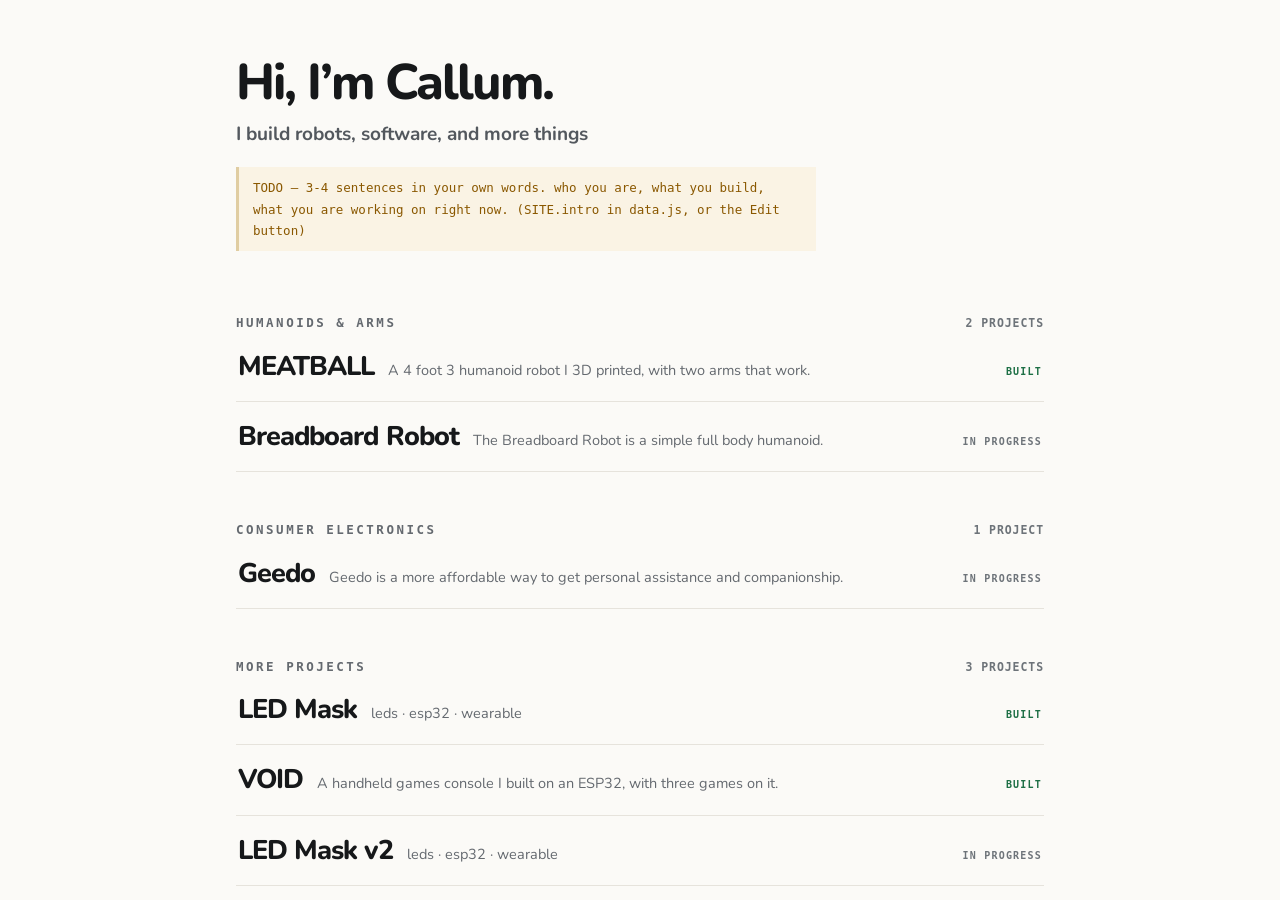
==== index.html @ a678b293 "Portfolio site Co-Authored-By: Claude Fable 5.1 <noreply@anthropic.com>" ====
<!doctype html>
<html lang="en">
<head>
<meta charset="utf-8">
<meta name="viewport" content="width=device-width, initial-scale=1">
<title>Callum — things I build</title>
<meta name="description" content="Robots, games and tools built by Callum. Project write-ups and a weekly build log.">

<!-- link preview card. when you buy a domain, change the two URLs below to the full https:// address. -->
<meta property="og:title" content="Callum — things I build">
<meta property="og:description" content="Robots, games and tools built by Callum. Project write-ups and a weekly build log.">
<meta property="og:image" content="img/callum.jpg">
<meta property="og:type" content="website">
<meta name="twitter:card" content="summary_large_image">

<link rel="icon" href="favicon.svg" type="image/svg+xml">
<link rel="stylesheet" href="css/style.css">

<!-- sets the theme before the page paints, so it never flashes white then dark -->
<script>(function(){try{var t=localStorage.getItem('theme');document.documentElement.setAttribute('data-theme',t==='dark'?'dark':'light');}catch(e){document.documentElement.setAttribute('data-theme','light');}})();</script>
</head>
<body>

<main id="main" class="wrap">
  <!-- who I am. no photo for now: SITE.photo is ignored here on purpose -->
  <section class="hero" id="hero"></section>

  <div id="categories"></div>
</main>


<script src="js/data.js"></script>
<script src="js/site.js"></script>
<script src="js/edit.js" defer></script>
<script>renderHome(); polish(); reveal();</script>
</body>
</html>
---- css/style.css ----
/* ============================================================
   Index — flat paper, type-led. No cards, no glass, no images.
   Light by default; dark on <html data-theme="dark">.
   ============================================================ */

@font-face{font-family:Nunito;src:url(../fonts/nunito-latin.woff2) format('woff2');
  font-weight:400 800;font-display:swap;
  unicode-range:U+0000-00FF,U+0131,U+0152-0153,U+02BB-02BC,U+02C6,U+02DA,U+02DC,U+0304,U+0308,U+0329,U+2000-206F,U+20AC,U+2122,U+2191,U+2193,U+2212,U+2215,U+FEFF,U+FFFD;}
@font-face{font-family:Nunito;src:url(../fonts/nunito-latin-ext.woff2) format('woff2');
  font-weight:400 800;font-display:swap;
  unicode-range:U+0100-02BA,U+02BD-02C5,U+02C7-02CC,U+02CE-02D7,U+02DD-02FF,U+1D00-1DBF,U+1E00-1E9F,U+1EF2-1EFF,U+2020,U+20A0-20AB,U+20AD-20C0,U+2113,U+2C60-2C7F,U+A720-A7FF;}

:root {
  --paper:   #fbfaf7;
  --ink:     #16181a;
  --ink-mid: #53585e;
  --ink-dim: #64696f;
  --ink-faint:#6d7379;
  --rule:    #e6e3dc;
  --rule-hi: #d3cfc6;
  --accent:  #1d6f45;
  --accent-bg:#eaf3ee;
  --warn:    #8a5800;
  --warn-bg: #faf3e4;
  --warn-ln: #e0cda2;

  --sans: Nunito, -apple-system, BlinkMacSystemFont, "Segoe UI", sans-serif;
  --mono: ui-monospace, "SF Mono", SFMono-Regular, Menlo, Consolas, monospace;
  --ease: cubic-bezier(.4,0,.2,1);
}

html[data-theme="dark"] {
  --paper:   #121312;
  --ink:     #f0efea;
  --ink-mid: #b0b5b2;
  --ink-dim: #939996;
  --ink-faint:#7d837f;
  --rule:    #2a2c2a;
  --rule-hi: #3b3e3c;
  --accent:  #5fd394;
  --accent-bg:rgba(95,211,148,.10);
  --warn:    #e0a83a;
  --warn-bg: rgba(224,168,58,.09);
  --warn-ln: rgba(224,168,58,.3);
}

* { box-sizing: border-box; }
html { scroll-behavior: smooth; background: var(--paper); }
body {
  margin: 0; background: var(--paper); color: var(--ink);
  font-family: var(--sans); font-size: 16px; line-height: 1.6;
  -webkit-font-smoothing: antialiased;
}
a { color: var(--accent); text-decoration: none; }
a:hover { text-decoration: underline; }

.wrap { max-width: 860px; margin: 0 auto; padding: 0 26px; }
.wrap.narrow { max-width: 700px; }
.ambient { display: none; }

/* ---------------- nav (other pages) ---------------- */

.nav { border-bottom: 1px solid var(--rule); }
.nav .bar, .nav .wrap { display: flex; align-items: center; height: 62px;
  max-width: 860px; margin: 0 auto; padding: 0 26px; }
.nav .brand { font: 800 15px/1 var(--mono); letter-spacing: -.02em; color: var(--ink);
  display: flex; align-items: center; gap: 8px; }
.nav .brand:hover { text-decoration: none; }
.nav .brand .dot { width: 7px; height: 7px; border-radius: 50%; background: var(--accent); }
.nav .links { margin-left: auto; display: flex; align-items: center; gap: 20px; }
.nav .links a { color: var(--ink-dim); font-size: 14px; }
.nav .links a:hover, .nav .links a.on { color: var(--ink); text-decoration: none; }
.themer { margin-left: 4px; background: none; border: 1px solid var(--rule);
  border-radius: 6px; width: 30px; height: 30px; cursor: pointer; color: var(--ink-dim);
  display: grid; place-items: center; padding: 0; font-size: 13px; }
.themer:hover { color: var(--ink); border-color: var(--rule-hi); }

/* ---------------- category headings ---------------- */

.sec-head {
  display: flex; align-items: baseline;
  font: 800 12.5px/1 var(--mono); letter-spacing: .2em; text-transform: uppercase;
  color: var(--ink-dim); margin: 52px 0 2px;
}
.sec-head h2 { font: inherit; margin: 0; letter-spacing: inherit; }
.sec-head .count, .sec-head .more {
  margin-left: auto; font: 700 11.5px/1 var(--mono); letter-spacing: .08em; color: var(--ink-faint);
}
#categories > .sec-head:first-child { margin-top: 56px; }
.cat-blurb { margin: 10px 0 0; color: var(--ink-mid); font-size: 15px; max-width: 60ch; }

/* ---------------- the index rows ---------------- */

.grid { display: block; }

.card {
  display: flex; align-items: baseline; gap: 14px; flex-wrap: wrap;
  padding: 19px 2px; border-bottom: 1px solid var(--rule);
  color: inherit; transition: padding-left .25s var(--ease);
}
.card:hover { text-decoration: none; padding-left: 11px; }
.card b { font-size: 27px; font-weight: 800; letter-spacing: -.035em; line-height: 1.15; }
.card:hover b { color: var(--accent); }
.card s { text-decoration: none; font-size: 14.5px; color: var(--ink-dim); flex: 1; min-width: 12ch; }
.card em {
  font-style: normal; font: 700 10px/1 var(--mono); letter-spacing: .12em;
  text-transform: uppercase; color: var(--ink-faint); white-space: nowrap;
}
.card em.built { color: var(--accent); }
.art, .featured, .belt, .stats, .peek { display: none; }

/* ---------------- page heads ---------------- */

.page-head { padding: 56px 0 10px; }
.page-head h1 { font-size: clamp(32px,5vw,46px); font-weight: 800; letter-spacing: -.04em;
  margin: 0 0 12px; line-height: 1.06; }
.page-head .sub { font-size: 17px; color: var(--ink-mid); margin: 0; max-width: 60ch; }

.hero { padding: 56px 0 10px; }
.hero .portrait { display: none; }
.hero h1 { font-size: clamp(32px,5.4vw,50px); font-weight: 800; letter-spacing: -.04em;
  margin: 0 0 10px; line-height: 1.06; }
.hero .role { font-size: 19px; font-weight: 700; color: var(--ink-mid); margin: 0 0 18px; }
.hero .intro { font-size: 17px; color: var(--ink-mid); max-width: 58ch; }
.hero .intro p { margin: 0 0 12px; }

.quick { display: flex; flex-wrap: wrap; gap: 18px; margin-top: 22px; }
.quick a { font-size: 14px; color: var(--ink-mid); border-bottom: 1px solid var(--rule-hi); }
.quick a:hover { color: var(--accent); border-color: var(--accent); text-decoration: none; }
.quick span { font-size: 14px; color: var(--ink-faint); }

/* ---------------- project page ---------------- */

.back { font: 700 12.5px/1 var(--mono); letter-spacing: .08em; color: var(--ink-dim);
  display: inline-block; margin: 40px 0 28px; }
.back:hover { color: var(--accent); text-decoration: none; }

.p-head { padding-bottom: 26px; border-bottom: 2px solid var(--ink); }
.p-head h1 { font-size: clamp(34px,6vw,54px); font-weight: 800; letter-spacing: -.045em;
  margin: 0 0 12px; line-height: 1.04; }
.p-head .tagline { font-size: 18.5px; color: var(--ink-mid); margin: 0 0 20px; max-width: 58ch; }
.p-meta { display: flex; flex-wrap: wrap; gap: 16px; align-items: baseline; }
.p-meta .btn, .p-meta .status {
  font: 700 11px/1 var(--mono); letter-spacing: .12em; text-transform: uppercase;
  color: var(--ink-faint); padding: 0; border: 0; background: none;
}
.p-meta .status.built { color: var(--accent); }
.p-meta a.btn { color: var(--ink-mid); border-bottom: 1px solid var(--rule-hi); padding-bottom: 2px; }
.p-meta a.btn:hover { color: var(--accent); border-color: var(--accent); text-decoration: none; }

.p-hero { max-width: 100%; max-height: 420px; width: auto; margin: 30px auto 0;
  display: block; border: 1px solid var(--rule); }

.step { padding: 34px 0; border-bottom: 1px solid var(--rule); }
.step:last-child { border-bottom: 0; }
.step .num { font: 700 11px/1 var(--mono); letter-spacing: .18em; color: var(--ink-faint); }
.step h2 { font-size: 24px; font-weight: 800; letter-spacing: -.035em; margin: 8px 0 14px; }
.step p { margin: 0 0 14px; max-width: 64ch; color: var(--ink-mid); }
.step p:last-child { margin-bottom: 0; }
.step.key { border-left: 3px solid var(--accent); padding-left: 22px; margin-left: -25px; }
.step.key h2 { color: var(--accent); }
.step.key p { color: var(--ink); }

.p-nav { display: flex; justify-content: space-between; gap: 16px; margin-top: 40px;
  padding-top: 26px; border-top: 1px solid var(--rule); font-size: 14px; }
.p-nav a { color: var(--ink-dim); }
.p-nav a:hover { color: var(--accent); text-decoration: none; }

.shots { display: grid; gap: 14px; margin-top: 20px;
  grid-template-columns: repeat(auto-fit, minmax(180px,1fr)); }
.shots figure { margin: 0; }
.shots img { width: 100%; aspect-ratio: 4/3; object-fit: cover; display: block;
  border: 1px solid var(--rule); }
.shots figcaption { font: 700 10.5px/1 var(--mono); letter-spacing: .1em; text-transform: uppercase;
  color: var(--ink-faint); margin-top: 8px; }

/* ---------------- log / talks / profile ---------------- */

.entry { padding: 30px 0; border-bottom: 1px solid var(--rule); }
.entry:last-child { border-bottom: 0; }
.entry .date { font: 700 11px/1 var(--mono); letter-spacing: .12em; color: var(--ink-faint); }
.entry .mins { font: 700 10px/1 var(--mono); letter-spacing: .1em; text-transform: uppercase;
  color: var(--ink-faint); margin: 8px 0 0; }
.entry h2 { font-size: 23px; font-weight: 800; letter-spacing: -.035em; margin: 8px 0 12px; }
.entry p { margin: 0 0 14px; max-width: 64ch; color: var(--ink-mid); }

.talks { display: block; }
.talk { padding: 22px 0; border-bottom: 1px solid var(--rule); }
.talk .thumb { display: none; }
.talk h3 { font-size: 21px; font-weight: 800; letter-spacing: -.03em; margin: 0 0 5px; }
.talk .when { font: 700 10.5px/1 var(--mono); letter-spacing: .1em; text-transform: uppercase;
  color: var(--ink-faint); margin-bottom: 10px; }
.talk p { margin: 0 0 12px; font-size: 14.5px; color: var(--ink-mid); }

.pid { padding-top: 46px; }
.pid .cover, .pid .avatar { display: none; }
.pid-body { display: block; }
.pid-text h1 { font-size: clamp(34px,5.6vw,52px); font-weight: 800; letter-spacing: -.045em;
  margin: 0 0 10px; line-height: 1.05; }
.pid-text .headline { font-size: 19px; color: var(--ink-mid); margin: 0 0 10px; max-width: 54ch; }
.pid-text .meta { font: 700 11px/1 var(--mono); letter-spacing: .12em; text-transform: uppercase;
  color: var(--ink-faint); margin: 0; }

.banner { margin-top: 24px; padding: 16px 0 16px 20px; border-left: 3px solid var(--accent); }
.banner .k { font: 700 10.5px/1 var(--mono); letter-spacing: .14em; text-transform: uppercase; color: var(--accent); }
.banner p { margin: 6px 0 0; }

.yap { padding: 46px 0 34px; max-width: 62ch; }
.yap h2 { font-size: clamp(28px,4.2vw,40px); font-weight: 800; letter-spacing: -.04em; margin: 0 0 22px; }
.yap p { font-size: 17.5px; line-height: 1.75; margin: 0 0 20px; color: var(--ink-mid); }
.yap p:first-of-type { font-size: 19.5px; color: var(--ink); }

.pcard { padding: 30px 0 4px; border-top: 1px solid var(--rule); }
.pcard-head { display: flex; align-items: baseline; margin-bottom: 14px; }
.pcard-head h2 { font: 800 12.5px/1 var(--mono); letter-spacing: .2em; text-transform: uppercase;
  color: var(--ink-dim); margin: 0; }
.pcard-head .note { margin-left: auto; font: 700 11px/1 var(--mono); color: var(--ink-faint); }
.row { display: flex; gap: 20px; padding: 14px 0; border-bottom: 1px solid var(--rule); }
.row:last-child { border-bottom: 0; }
.row-main { flex: 1; min-width: 0; }
.row-main h3 { font-size: 18px; font-weight: 800; letter-spacing: -.025em; margin: 0 0 3px; }
.row-main .org { font-size: 14.5px; color: var(--ink-mid); }
.row-main p { margin: 8px 0 0; font-size: 14.5px; color: var(--ink-mid); max-width: 60ch; }
.row-when { flex: none; font: 700 11px/1 var(--mono); letter-spacing: .08em; color: var(--ink-faint);
  text-align: right; padding-top: 3px; }
a.row { color: inherit; transition: padding-left .25s var(--ease); }
a.row:hover { text-decoration: none; padding-left: 9px; }
a.row:hover h3 { color: var(--accent); }
.status { font: 700 10px/1 var(--mono); letter-spacing: .12em; text-transform: uppercase;
  color: var(--ink-faint); }
.status.built { color: var(--accent); }
.tags { display: flex; flex-wrap: wrap; gap: 10px; }
.tags span { font: 700 10.5px/1 var(--mono); letter-spacing: .08em; color: var(--ink-faint); }
.belt .t { font-size: 14px; color: var(--ink-mid); }

/* ---------------- todo ---------------- */

.todo { display: block; font: 12.5px/1.7 var(--mono); color: var(--warn);
  background: var(--warn-bg); border-left: 3px solid var(--warn-ln); padding: 10px 14px; }

/* ---------------- footer ---------------- */

.foot { margin-top: 70px; border-top: 1px solid var(--rule); }
.foot .wrap { padding: 30px 26px 44px; display: flex; gap: 46px; flex-wrap: wrap; }
.foot .col h4 { font: 700 10.5px/1 var(--mono); letter-spacing: .14em; text-transform: uppercase;
  color: var(--ink-faint); margin: 0 0 10px; }
.foot .col a, .foot .col span { display: block; font-size: 14px; color: var(--ink-mid); margin-bottom: 5px; }
.foot .col a:hover { color: var(--accent); text-decoration: none; }
.foot .sig { margin-left: auto; font-size: 13px; color: var(--ink-faint); align-self: flex-end;
  text-align: right; line-height: 1.7; }

/* ---------------- chrome ---------------- */

.totop { position: fixed; right: 20px; bottom: 20px; z-index: 40;
  width: 38px; height: 38px; border-radius: 50%; cursor: pointer; font-size: 15px;
  color: var(--ink-dim); background: var(--paper); border: 1px solid var(--rule-hi);
  opacity: 0; visibility: hidden; transition: opacity .25s, visibility .25s; }
.totop.show { opacity: 1; visibility: visible; }
.totop:hover { color: var(--accent); border-color: var(--accent); }

img { opacity: 0; transition: opacity .4s var(--ease); }
img.ready { opacity: 1; }

:focus { outline: none; }
:focus-visible { outline: 2px solid var(--accent); outline-offset: 3px; }
.skip { position: absolute; left: 12px; top: -60px; z-index: 100; padding: 10px 16px;
  background: var(--paper); color: var(--ink); border: 1px solid var(--rule-hi); }
.skip:focus { top: 12px; text-decoration: none; }

::selection { background: var(--accent); color: var(--paper); }

.rise { opacity: 0; transform: translateY(8px); }
.rise.in { opacity: 1; transform: none; transition: opacity .45s var(--ease), transform .45s var(--ease); }

@media (max-width: 600px) {
  .wrap { padding: 0 18px; }
  .card { gap: 8px; padding: 16px 2px; }
  .card b { font-size: 22px; }
  .card s { flex-basis: 100%; }
  .step.key { margin-left: 0; padding-left: 16px; }
  .foot .sig { margin-left: 0; text-align: left; }
}

@media (prefers-reduced-motion: reduce) {
  *, *::before, *::after { transition-duration: .01ms !important; animation-duration: .01ms !important; }
  .rise { opacity: 1; transform: none; }
}

@media print {
  .nav, .totop, .skip, .p-nav, .quick { display: none !important; }
  html, body { background: #fff !important; color: #000 !important; }
  .rise { opacity: 1 !important; transform: none !important; }
  a { color: #000 !important; }
  .step, .entry, .card { break-inside: avoid; }
}

/* the optional "Right now:" line under the intro on the home page */
.hero .now { font-size: 15px; color: var(--ink-mid); margin: 4px 0 0; }
.hero .now b { font-weight: 800; }
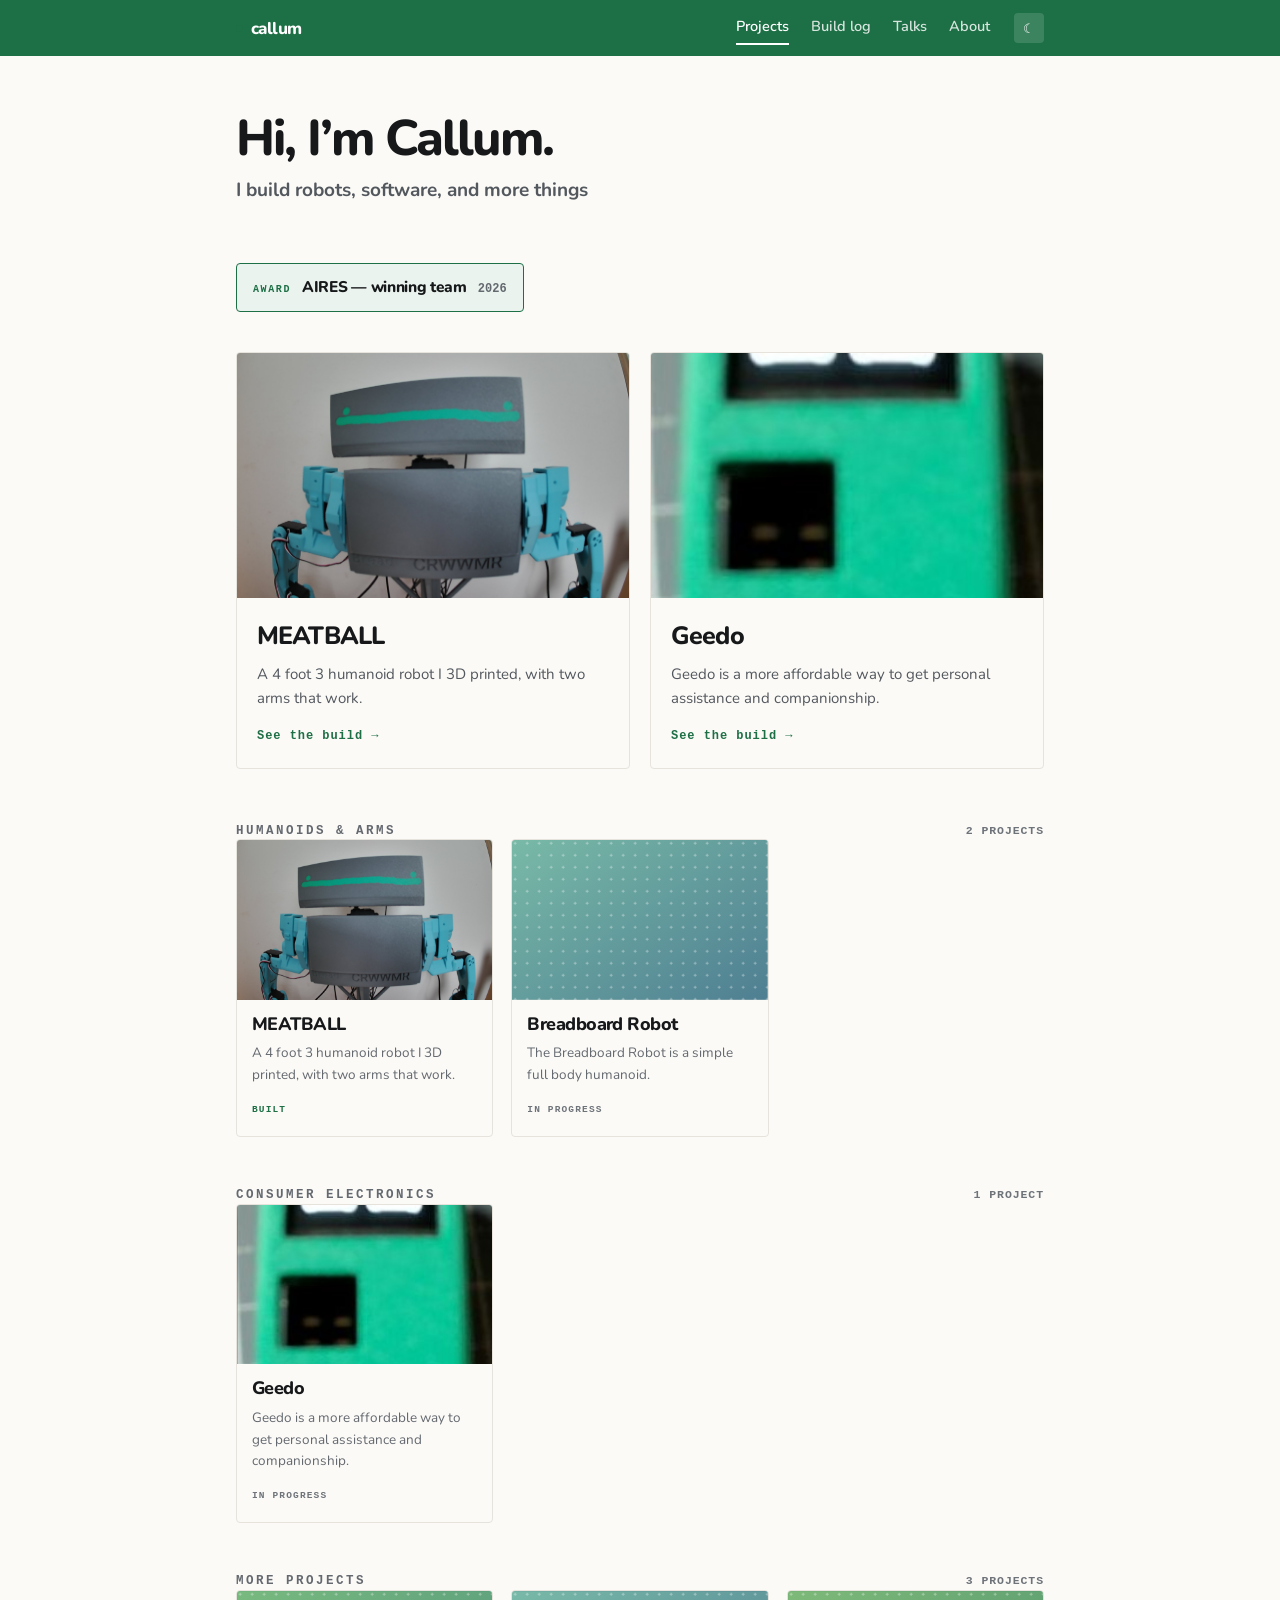
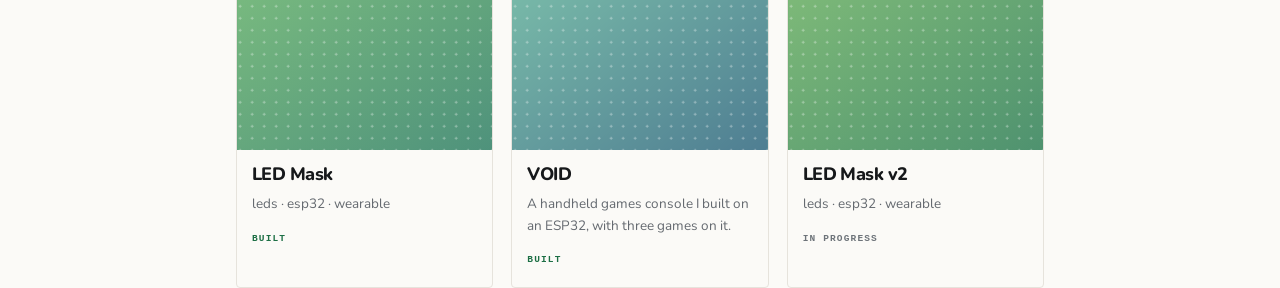
==== commit 10fa23c0: "Add nav bar, featured projects and award; hide empty fields - MIT-style nav bar, with its own colour" ====
--- a/index.html
+++ b/index.html
@@ -20,10 +20,16 @@
 <script>(function(){try{var t=localStorage.getItem('theme');document.documentElement.setAttribute('data-theme',t==='dark'?'dark':'light');}catch(e){document.documentElement.setAttribute('data-theme','light');}})();</script>
 </head>
 <body>
+<a class="skip" href="#main">Skip to content</a>
+<nav class="nav" id="nav"></nav>
 
 <main id="main" class="wrap">
   <!-- who I am. no photo for now: SITE.photo is ignored here on purpose -->
   <section class="hero" id="hero"></section>
+
+  <div id="awards"></div>
+
+  <div id="featured"></div>
 
   <div id="categories"></div>
 </main>
@@ -32,6 +38,6 @@
 <script src="js/data.js"></script>
 <script src="js/site.js"></script>
 <script src="js/edit.js" defer></script>
-<script>renderHome(); polish(); reveal();</script>
+<script>renderNav('index.html'); renderHome(); polish(); reveal();</script>
 </body>
 </html>
--- a/css/style.css
+++ b/css/style.css
@@ -19,6 +19,9 @@
   --rule:    #e6e3dc;
   --rule-hi: #d3cfc6;
   --accent:  #1d6f45;
+  --nav-bg:  #1d6f45;
+  --nav-ink: #ffffff;
+  --on-accent: #ffffff;
   --accent-bg:#eaf3ee;
   --warn:    #8a5800;
   --warn-bg: #faf3e4;
@@ -38,6 +41,9 @@
   --rule:    #2a2c2a;
   --rule-hi: #3b3e3c;
   --accent:  #5fd394;
+  --nav-bg:  #17201b;
+  --nav-ink: #f0efea;
+  --on-accent: #0c1a12;
   --accent-bg:rgba(95,211,148,.10);
   --warn:    #e0a83a;
   --warn-bg: rgba(224,168,58,.09);
@@ -297,3 +303,127 @@
 /* the optional "Right now:" line under the intro on the home page */
 .hero .now { font-size: 15px; color: var(--ink-mid); margin: 4px 0 0; }
 .hero .now b { font-weight: 800; }
+
+/* ============================================================
+   v2: image-topped cards + featured lead (MIT-style)
+   ============================================================ */
+
+/* the image/placeholder block that sits above everything */
+.art, .feat-art {
+  background-size: cover; background-position: center;
+  background-color: var(--rule);
+}
+/* generated placeholder for projects without a photo yet */
+.art:not(.has-img), .feat-art:not(.has-img) {
+  background-image:
+    radial-gradient(circle at 1.5px 1.5px, rgba(255,255,255,.35) 1.3px, transparent 0),
+    linear-gradient(145deg, hsl(var(--h,150) 32% 60%), hsl(calc(var(--h,150) + 34) 30% 44%));
+  background-size: 12px 12px, cover;
+}
+html[data-theme="dark"] .art:not(.has-img),
+html[data-theme="dark"] .feat-art:not(.has-img) {
+  background-image:
+    radial-gradient(circle at 1.5px 1.5px, rgba(255,255,255,.1) 1.3px, transparent 0),
+    linear-gradient(145deg, hsl(var(--h,150) 26% 26%), hsl(calc(var(--h,150) + 34) 24% 17%));
+  background-size: 12px 12px, cover;
+}
+
+/* ---- featured lead ---- */
+.feat-row {
+  display: grid; gap: 20px; margin: 40px 0 8px;
+  grid-template-columns: repeat(auto-fit, minmax(300px, 1fr));
+}
+.feat {
+  display: block; color: inherit; border: 1px solid var(--rule);
+  border-radius: 4px; overflow: hidden; background: var(--paper);
+  transition: border-color .2s var(--ease);
+}
+.feat:hover { text-decoration: none; border-color: var(--ink); }
+.feat-art { width: 100%; aspect-ratio: 16/10; display: block; }
+.feat-text { padding: 18px 20px 20px; }
+.feat-text b { display: block; font-size: 25px; font-weight: 800; letter-spacing: -.035em; }
+.feat-text s { display: block; text-decoration: none; font-size: 15px; color: var(--ink-mid); margin: 6px 0 12px; }
+.feat-text .go { font: 700 12px/1 var(--mono); letter-spacing: .08em; color: var(--accent); }
+
+/* ---- category grid: cards get an image on top ---- */
+.grid { display: grid; grid-template-columns: repeat(auto-fill, minmax(230px, 1fr)); gap: 18px; }
+.card {
+  display: block; flex-direction: unset; align-items: unset; flex-wrap: unset;
+  padding: 0; border-bottom: 0; border: 1px solid var(--rule); border-radius: 4px;
+  overflow: hidden; background: var(--paper);
+  transition: border-color .2s var(--ease), padding 0s;
+}
+.card:hover { padding-left: 0; border-color: var(--ink); }
+.card .art { width: 100%; aspect-ratio: 16/10; display: block; }
+.card-text { padding: 13px 15px 16px; }
+.card-text b { font-size: 18px; font-weight: 800; letter-spacing: -.03em; line-height: 1.15; }
+.card:hover .card-text b { color: var(--accent); }
+.card-text s { display: block; text-decoration: none; font-size: 13.5px; color: var(--ink-dim); margin: 4px 0 9px; }
+.card-text em { font-style: normal; font: 700 9.5px/1 var(--mono); letter-spacing: .12em; text-transform: uppercase; color: var(--ink-faint); }
+.card-text em.built { color: var(--accent); }
+
+@media (max-width: 600px) {
+  .grid { grid-template-columns: repeat(auto-fill, minmax(150px, 1fr)); gap: 12px; }
+  .card-text b { font-size: 15px; }
+  .feat-text b { font-size: 21px; }
+}
+
+/* ============================================================
+   v2: MIT-style nav bar + award strip
+   ============================================================ */
+
+.nav {
+  background: var(--nav-bg);
+  border-bottom: 0;
+  position: sticky; top: 0; z-index: 30;
+}
+.nav .bar {
+  display: flex; align-items: center; gap: 26px;
+  max-width: 860px; margin: 0 auto; padding: 0 26px;
+  height: 56px;
+}
+.nav .brand {
+  font: 800 17px/1 var(--sans); letter-spacing: -.03em;
+  color: var(--nav-ink); display: flex; align-items: center; gap: 8px; flex: none;
+}
+.nav .brand:hover { text-decoration: none; opacity: .85; }
+.nav .brand .dot { width: 7px; height: 7px; border-radius: 50%; background: var(--accent); opacity: 1; }
+
+.nav .links { margin-left: auto; display: flex; align-items: center; gap: 22px; }
+.nav .links a {
+  color: color-mix(in srgb, var(--nav-ink) 82%, transparent); font-size: 14.5px; font-weight: 600;
+  padding: 4px 0; border-bottom: 2px solid transparent;
+}
+.nav .links a:hover { color: var(--nav-ink); text-decoration: none; border-bottom-color: color-mix(in srgb, var(--nav-ink) 60%, transparent); }
+.nav .links a.on { color: var(--nav-ink); border-bottom-color: var(--nav-ink); }
+
+.nav .themer {
+  margin-left: 2px; width: 30px; height: 30px; border-radius: 4px;
+  background: color-mix(in srgb, var(--nav-ink) 14%, transparent); border: 0; color: var(--nav-ink); cursor: pointer;
+  display: grid; place-items: center; font-size: 13px; padding: 0;
+}
+.nav .themer:hover { background: color-mix(in srgb, var(--nav-ink) 26%, transparent); color: var(--nav-ink); }
+
+/* ---- award strip ---- */
+.awards { display: flex; flex-wrap: wrap; gap: 12px; margin: 30px 0 4px; }
+.award {
+  display: flex; align-items: baseline; gap: 11px;
+  padding: 11px 16px; border: 1px solid var(--accent);
+  border-radius: 4px; color: inherit; background: var(--accent-bg);
+  transition: background .2s var(--ease);
+}
+.award:hover { text-decoration: none; background: var(--accent); }
+.award:hover .k, .award:hover b, .award:hover i { color: var(--on-accent); }
+.award .k {
+  font: 700 10px/1 var(--mono); letter-spacing: .16em; text-transform: uppercase;
+  color: var(--accent);
+}
+.award b { font-size: 15.5px; font-weight: 800; letter-spacing: -.02em; }
+.award i { font-style: normal; font: 700 12px/1 var(--mono); color: var(--ink-dim); }
+
+@media (max-width: 600px) {
+  .nav .bar { gap: 14px; padding: 0 18px; height: 52px; }
+  .nav .links { gap: 14px; }
+  .nav .links a { font-size: 13px; }
+  .nav .brand { font-size: 15px; }
+}
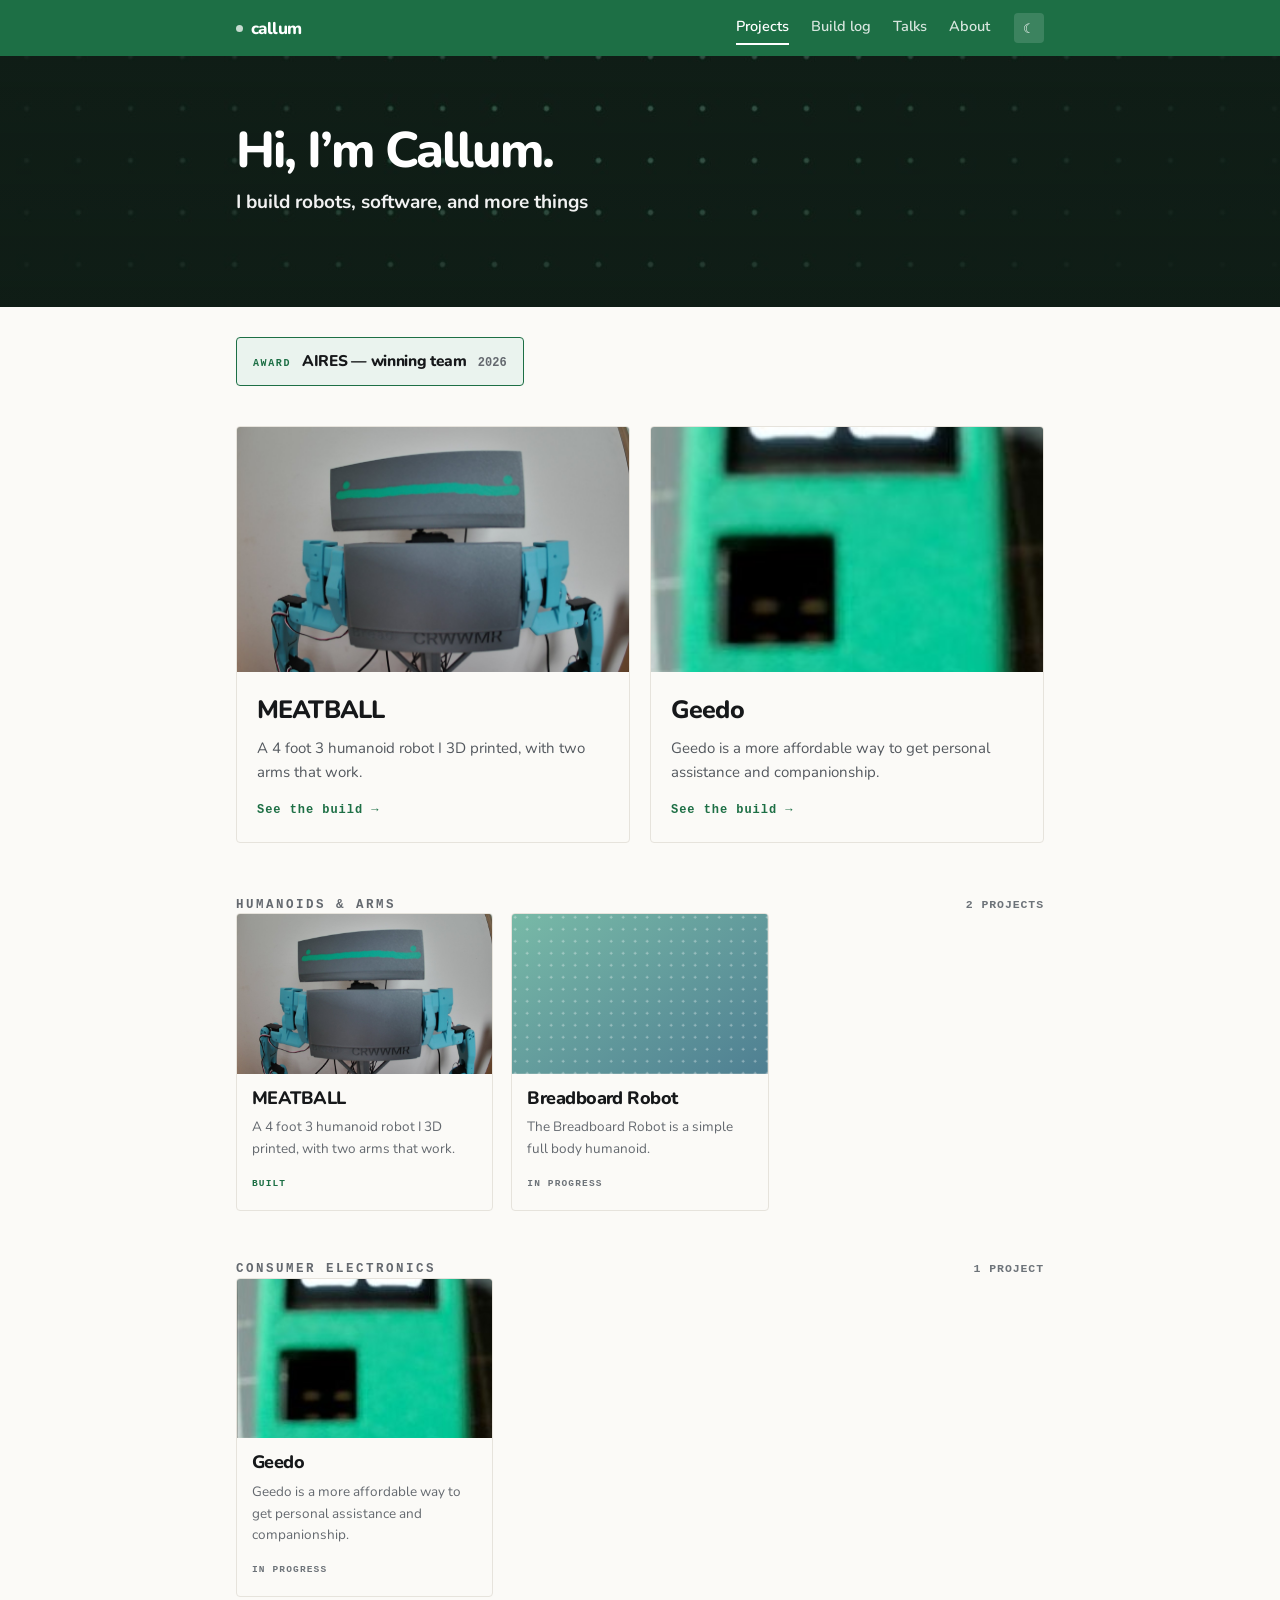
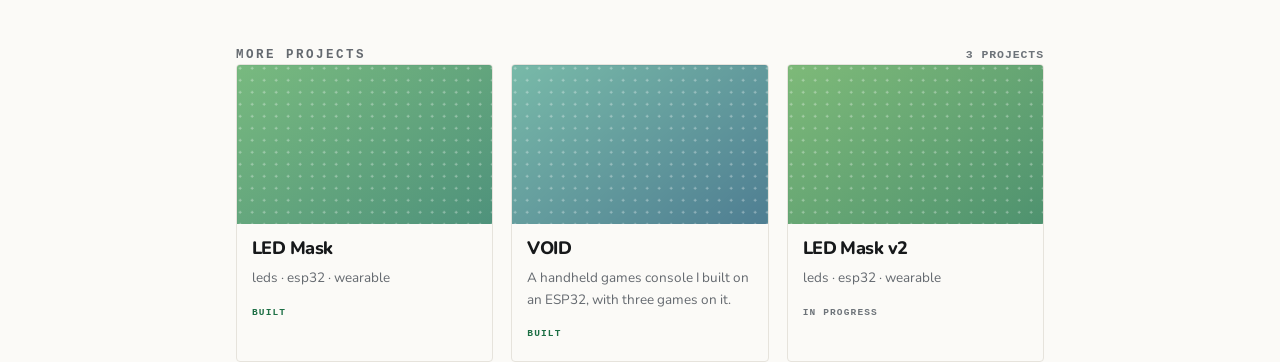
==== commit 82f0debe: "Add a looping video band behind the hero Generated rather than filmed: a drifting dot field in the s" ====
--- a/index.html
+++ b/index.html
@@ -23,9 +23,19 @@
 <a class="skip" href="#main">Skip to content</a>
 <nav class="nav" id="nav"></nav>
 
+<header class="hero-band">
+  <video class="hero-vid" autoplay muted loop playsinline preload="metadata"
+         poster="media/hero-poster.jpg" aria-hidden="true" tabindex="-1">
+    <source src="media/hero.mp4" type="video/mp4">
+  </video>
+  <div class="hero-shade"></div>
+  <div class="wrap">
+    <!-- who I am. no photo for now: SITE.photo is ignored here on purpose -->
+    <section class="hero" id="hero"></section>
+  </div>
+</header>
+
 <main id="main" class="wrap">
-  <!-- who I am. no photo for now: SITE.photo is ignored here on purpose -->
-  <section class="hero" id="hero"></section>
 
   <div id="awards"></div>
 
--- a/css/style.css
+++ b/css/style.css
@@ -387,7 +387,7 @@
   color: var(--nav-ink); display: flex; align-items: center; gap: 8px; flex: none;
 }
 .nav .brand:hover { text-decoration: none; opacity: .85; }
-.nav .brand .dot { width: 7px; height: 7px; border-radius: 50%; background: var(--accent); opacity: 1; }
+.nav .brand .dot { width: 7px; height: 7px; border-radius: 50%; background: var(--nav-ink); opacity: .75; }
 
 .nav .links { margin-left: auto; display: flex; align-items: center; gap: 22px; }
 .nav .links a {
@@ -427,3 +427,51 @@
   .nav .links a { font-size: 13px; }
   .nav .brand { font-size: 15px; }
 }
+
+/* ============================================================
+   v2: looping video band behind the hero
+   ============================================================ */
+
+.hero-band {
+  position: relative;
+  overflow: hidden;
+  background: #0f1d16;                 /* matches the video, so no flash before it loads */
+  isolation: isolate;
+}
+.hero-vid {
+  position: absolute; inset: 0;
+  width: 100%; height: 100%;
+  object-fit: cover;
+  z-index: -2;
+  opacity: 1;                          /* overrides the global img/video fade-in */
+  pointer-events: none;
+}
+/* darkens the video so the text always wins, whatever frame is showing */
+.hero-shade {
+  position: absolute; inset: 0; z-index: -1; pointer-events: none;
+  background:
+    linear-gradient(180deg, rgba(15,29,22,.55) 0%, rgba(15,29,22,.72) 100%),
+    radial-gradient(120% 90% at 20% 40%, rgba(15,29,22,.25), rgba(15,29,22,.8));
+}
+
+/* the hero text sits on dark now, so it flips to light ink */
+.hero-band .hero { padding: 68px 0 72px; }
+.hero-band .hero h1 { color: #ffffff; }
+.hero-band .hero .role { color: rgba(255,255,255,.94); }
+.hero-band .hero .intro { color: rgba(255,255,255,.94); }
+.hero-band .hero .intro p { color: inherit; }
+.hero-band .hero .now { color: rgba(255,255,255,.94); }
+.hero-band .hero .now b { color: #fff; }
+
+/* the award strip moves up against the dark band nicely */
+#awards { margin-top: 26px; }
+
+@media (max-width: 600px) {
+  .hero-band .hero { padding: 44px 0 48px; }
+}
+
+/* someone who asked for less motion gets the still poster frame */
+@media (prefers-reduced-motion: reduce) {
+  .hero-vid { display: none; }
+  .hero-band { background: #0f1d16 center/cover no-repeat url("../media/hero-poster.jpg"); }
+}
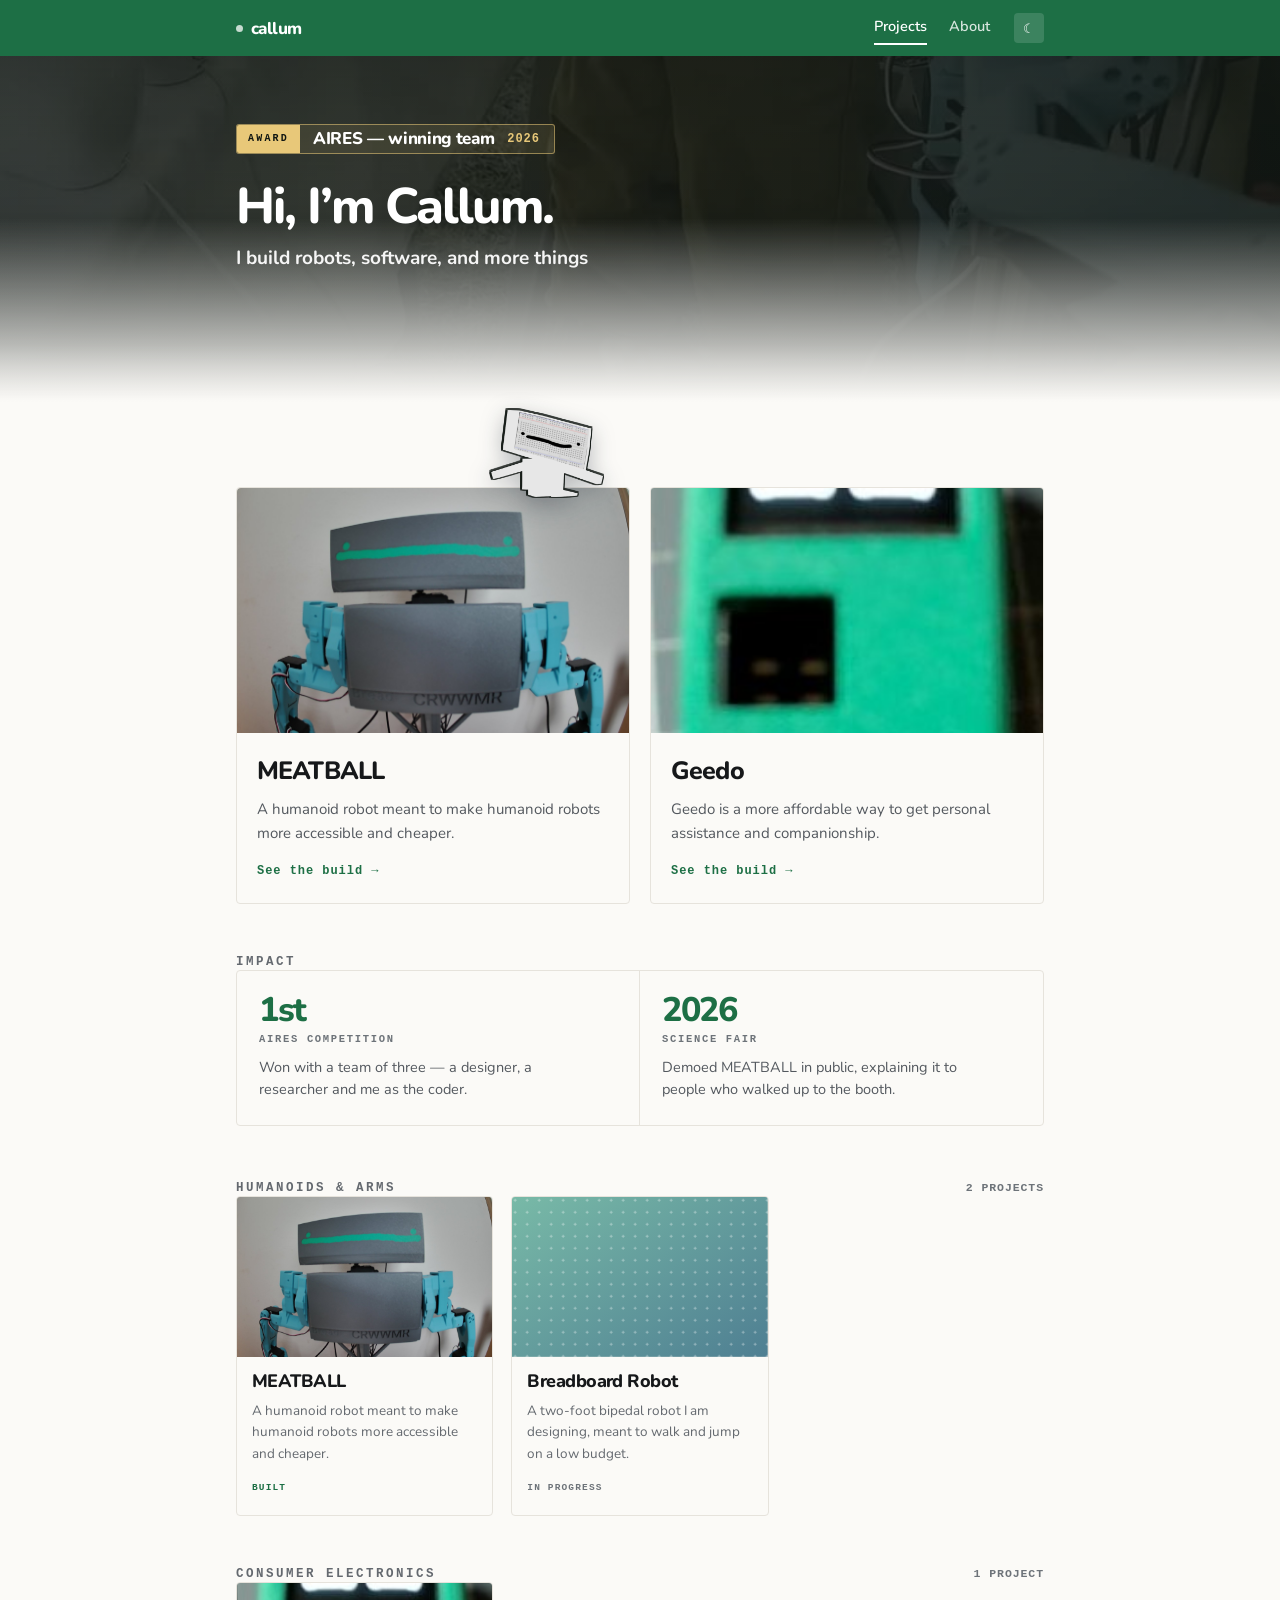
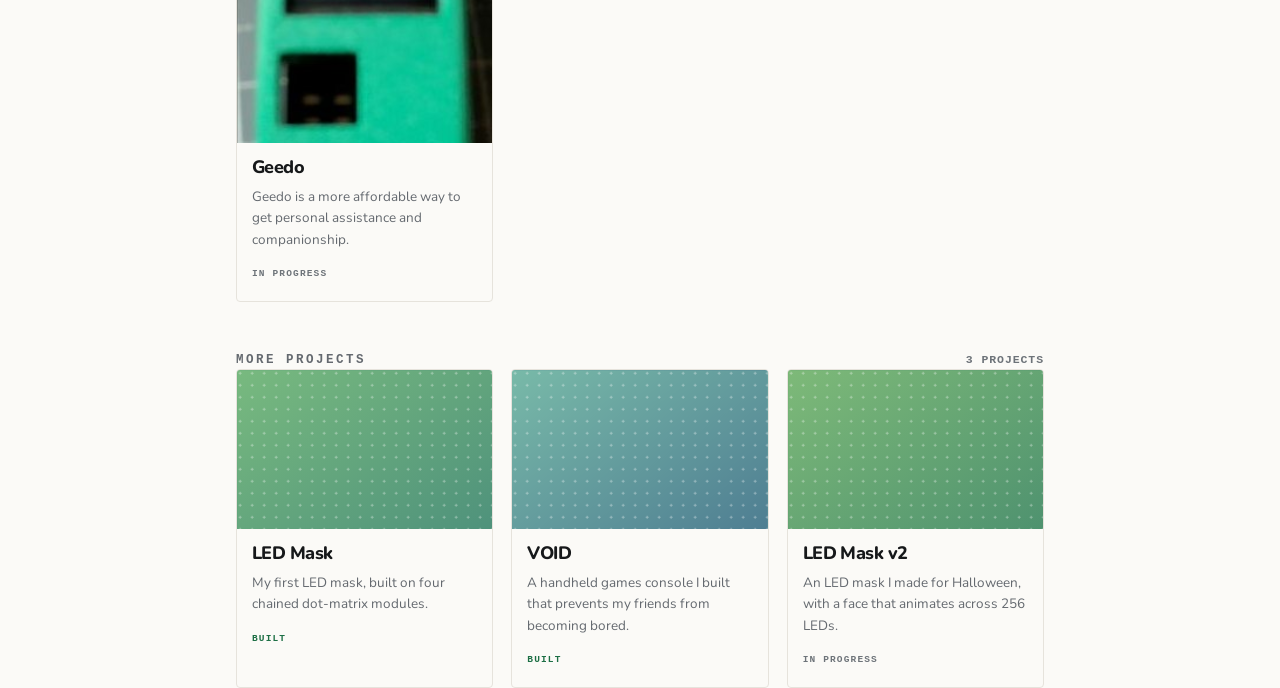
==== commit fc2322b1: "Add an Impact section Sits between the featured projects and the categories: a statement plus tiles " ====
--- a/index.html
+++ b/index.html
@@ -41,6 +41,8 @@
 
   <div id="featured"></div>
 
+  <div id="impact"></div>
+
   <div id="categories"></div>
 </main>
 
--- a/css/style.css
+++ b/css/style.css
@@ -330,7 +330,8 @@
 
 /* ---- featured lead ---- */
 .feat-row {
-  display: grid; gap: 20px; margin: 40px 0 8px;
+  /* top margin leaves headroom for the breadboard guy sitting on the lead card */
+  display: grid; gap: 20px; margin: 78px 0 8px;
   grid-template-columns: repeat(auto-fit, minmax(300px, 1fr));
 }
 .feat {
@@ -435,7 +436,9 @@
 .hero-band {
   position: relative;
   overflow: hidden;
-  background: #0f1d16;                 /* matches the video, so no flash before it loads */
+  /* matches the video so there's no flash before it loads — and fades out
+     at the same point the video does, or it fills straight back in */
+  background: linear-gradient(180deg, #2b2f2c 0%, #2b2f2c 40%, var(--paper) 97%);
   isolation: isolate;
 }
 .hero-vid {
@@ -450,12 +453,19 @@
 .hero-shade {
   position: absolute; inset: 0; z-index: -1; pointer-events: none;
   background:
-    linear-gradient(180deg, rgba(15,29,22,.55) 0%, rgba(15,29,22,.72) 100%),
-    radial-gradient(120% 90% at 20% 40%, rgba(15,29,22,.25), rgba(15,29,22,.8));
+    /* bottom edge dissolves into the page below, so the band has no hard line */
+    linear-gradient(180deg, transparent 46%, var(--paper) 98%),
+    linear-gradient(180deg, rgba(18,24,20,.62) 0%, rgba(18,24,20,.76) 82%, rgba(18,24,20,0) 100%),
+    radial-gradient(120% 90% at 20% 40%, rgba(18,24,20,.32), rgba(18,24,20,.85));
+}
+/* the video itself fades out too, or its dots show through the paper fade */
+.hero-vid {
+  -webkit-mask-image: linear-gradient(180deg, #000 44%, transparent 96%);
+          mask-image: linear-gradient(180deg, #000 44%, transparent 96%);
 }
 
 /* the hero text sits on dark now, so it flips to light ink */
-.hero-band .hero { padding: 68px 0 72px; }
+.hero-band .hero { padding: 68px 0 118px; }
 .hero-band .hero h1 { color: #ffffff; }
 .hero-band .hero .role { color: rgba(255,255,255,.94); }
 .hero-band .hero .intro { color: rgba(255,255,255,.94); }
@@ -464,14 +474,143 @@
 .hero-band .hero .now b { color: #fff; }
 
 /* the award strip moves up against the dark band nicely */
-#awards { margin-top: 26px; }
+#awards { display: none; }
 
 @media (max-width: 600px) {
-  .hero-band .hero { padding: 44px 0 48px; }
+  .hero-band .hero { padding: 44px 0 86px; }
 }
 
 /* someone who asked for less motion gets the still poster frame */
 @media (prefers-reduced-motion: reduce) {
   .hero-vid { display: none; }
-  .hero-band { background: #0f1d16 center/cover no-repeat url("../media/hero-poster.jpg"); }
-}
+  .hero-band {
+    background:
+      linear-gradient(180deg, transparent 40%, var(--paper) 97%),
+      url("../media/hero-poster.jpg") center/cover no-repeat,
+      #2b2f2c;
+  }
+}
+
+/* ============================================================
+   the breadboard guy, sitting on the edge of the lead card
+   ============================================================ */
+
+.feat.has-perch { overflow: visible; }      /* let him hang over the top edge */
+.feat.has-perch .feat-art { border-radius: 4px 4px 0 0; }
+
+.perch {
+  position: absolute;
+  right: 26px;
+  top: -78px;                /* bottom edge lands on the card top — he sits on it */
+  width: 112px;
+  height: auto;
+  z-index: 2;
+  opacity: 1;                /* overrides the global img fade-in */
+  pointer-events: none;
+  --line: rgba(22,28,25,.85);
+  filter:
+    drop-shadow( 1.5px 0 0 var(--line)) drop-shadow(-1.5px 0 0 var(--line))
+    drop-shadow(0  1.5px 0 var(--line)) drop-shadow(0 -1.5px 0 var(--line))
+    drop-shadow(0 7px 11px rgba(16,24,40,.28));
+  transition: transform .5s cubic-bezier(.32,1.16,.48,1);
+}
+.feat.has-perch:hover .perch { transform: translateY(-5px) rotate(-3deg); }
+
+/* .feat needs to be a positioning context for him */
+.feat { position: relative; }
+
+html[data-theme="dark"] .perch { --line: rgba(0,0,0,.8); }
+
+@media (max-width: 600px) {
+  .perch { width: 74px; top: -52px; right: 14px; }
+}
+
+/* ============================================================
+   the award, leading the hero — judged by someone else, so it
+   gets the top of the page
+   ============================================================ */
+
+.laurel {
+  display: inline-flex; align-items: center; gap: 0;
+  margin: 0 0 26px;
+  color: inherit;
+  border: 1px solid rgba(232,200,121,.55);
+  border-radius: 3px;
+  background: rgba(232,200,121,.10);
+  overflow: hidden;
+  transition: border-color .25s var(--ease), background .25s var(--ease);
+}
+.laurel:hover { text-decoration: none; border-color: #e8c879; background: rgba(232,200,121,.18); }
+
+.laurel .k {
+  font: 800 10px/1 var(--mono); letter-spacing: .22em; text-transform: uppercase;
+  color: #0f1512; background: #e8c879;
+  padding: 9px 11px; align-self: stretch; display: flex; align-items: center;
+}
+.laurel .t {
+  font-size: 17px; font-weight: 800; letter-spacing: -.02em;
+  color: #fff; padding: 0 13px;
+}
+.laurel .y {
+  font: 800 12px/1 var(--mono); letter-spacing: .08em;
+  color: #e8c879; padding-right: 14px;
+}
+
+@media (max-width: 600px) {
+  .laurel { margin-bottom: 20px; }
+  .laurel .t { font-size: 14.5px; padding: 0 10px; }
+  .laurel .k { padding: 8px 9px; font-size: 9px; letter-spacing: .16em; }
+  .laurel .y { font-size: 11px; padding-right: 10px; }
+}
+
+/* ---- and the matching section on the About page, which now leads ---- */
+
+.pcard.award-card {
+  border-top: 3px solid #c9a449;
+  padding-top: 26px;
+}
+.pcard.award-card .pcard-head h2 { color: #8a6d1f; }
+html[data-theme="dark"] .pcard.award-card .pcard-head h2 { color: #e8c879; }
+.pcard.award-card .row-main h3 { font-size: 26px; letter-spacing: -.035em; }
+.pcard.award-card .row-when { font-size: 13px; color: var(--ink-mid); }
+
+/* ============================================================
+   impact tiles
+   ============================================================ */
+
+.impact-say {
+  font-size: 19px; line-height: 1.6; color: var(--ink);
+  max-width: 60ch; margin: 4px 0 24px;
+}
+
+.impact {
+  display: grid; gap: 0;
+  grid-template-columns: repeat(auto-fit, minmax(190px, 1fr));
+  border: 1px solid var(--rule); border-radius: 4px; overflow: hidden;
+}
+.imp {
+  padding: 22px 22px 24px;
+  border-right: 1px solid var(--rule);
+}
+.imp:last-child { border-right: 0; }
+
+.imp .n {
+  display: block; font-size: 34px; font-weight: 800;
+  letter-spacing: -.04em; line-height: 1; color: var(--accent);
+}
+.imp .k {
+  display: block; margin-top: 7px;
+  font: 800 10.5px/1 var(--mono); letter-spacing: .16em;
+  text-transform: uppercase; color: var(--ink-faint);
+}
+.imp p {
+  margin: 11px 0 0; font-size: 14.5px; line-height: 1.55;
+  color: var(--ink-mid); max-width: 34ch;
+}
+
+@media (max-width: 620px) {
+  .impact { grid-template-columns: 1fr; }
+  .imp { border-right: 0; border-bottom: 1px solid var(--rule); }
+  .imp:last-child { border-bottom: 0; }
+  .impact-say { font-size: 17px; }
+}
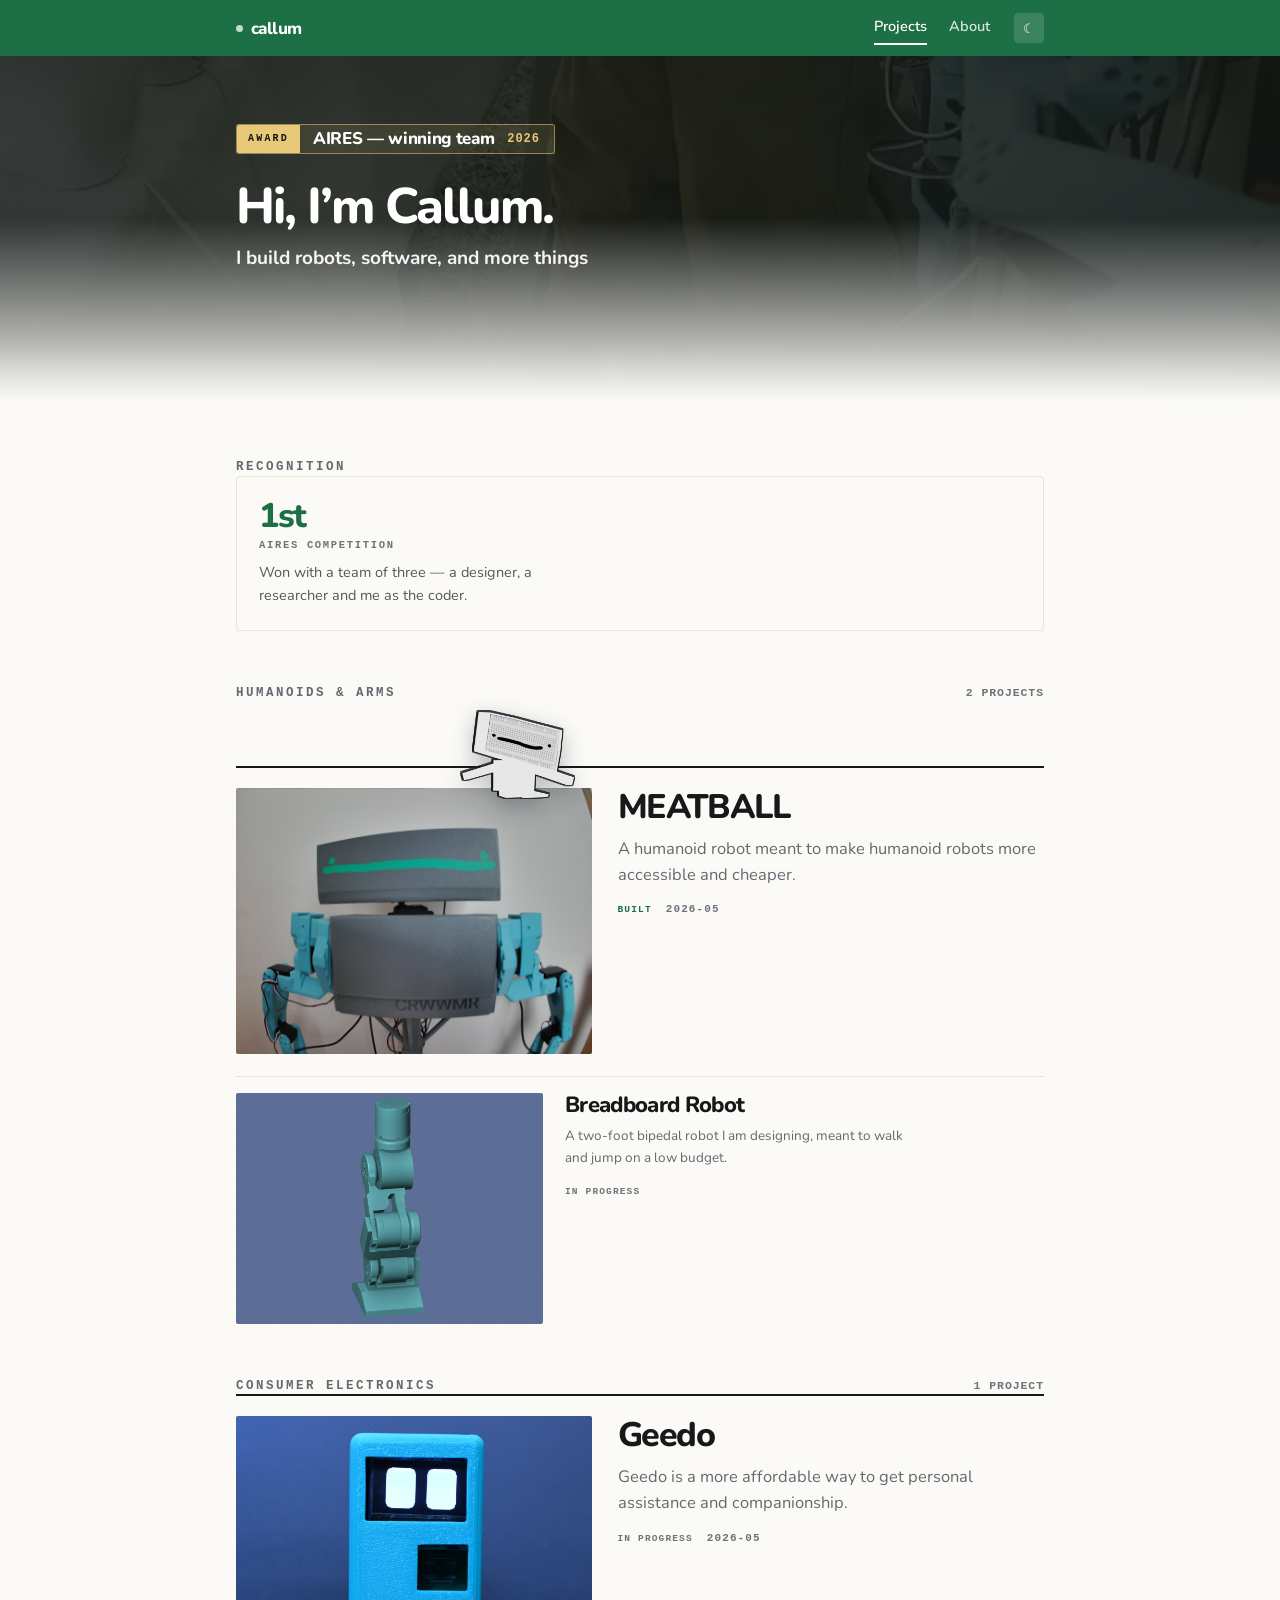
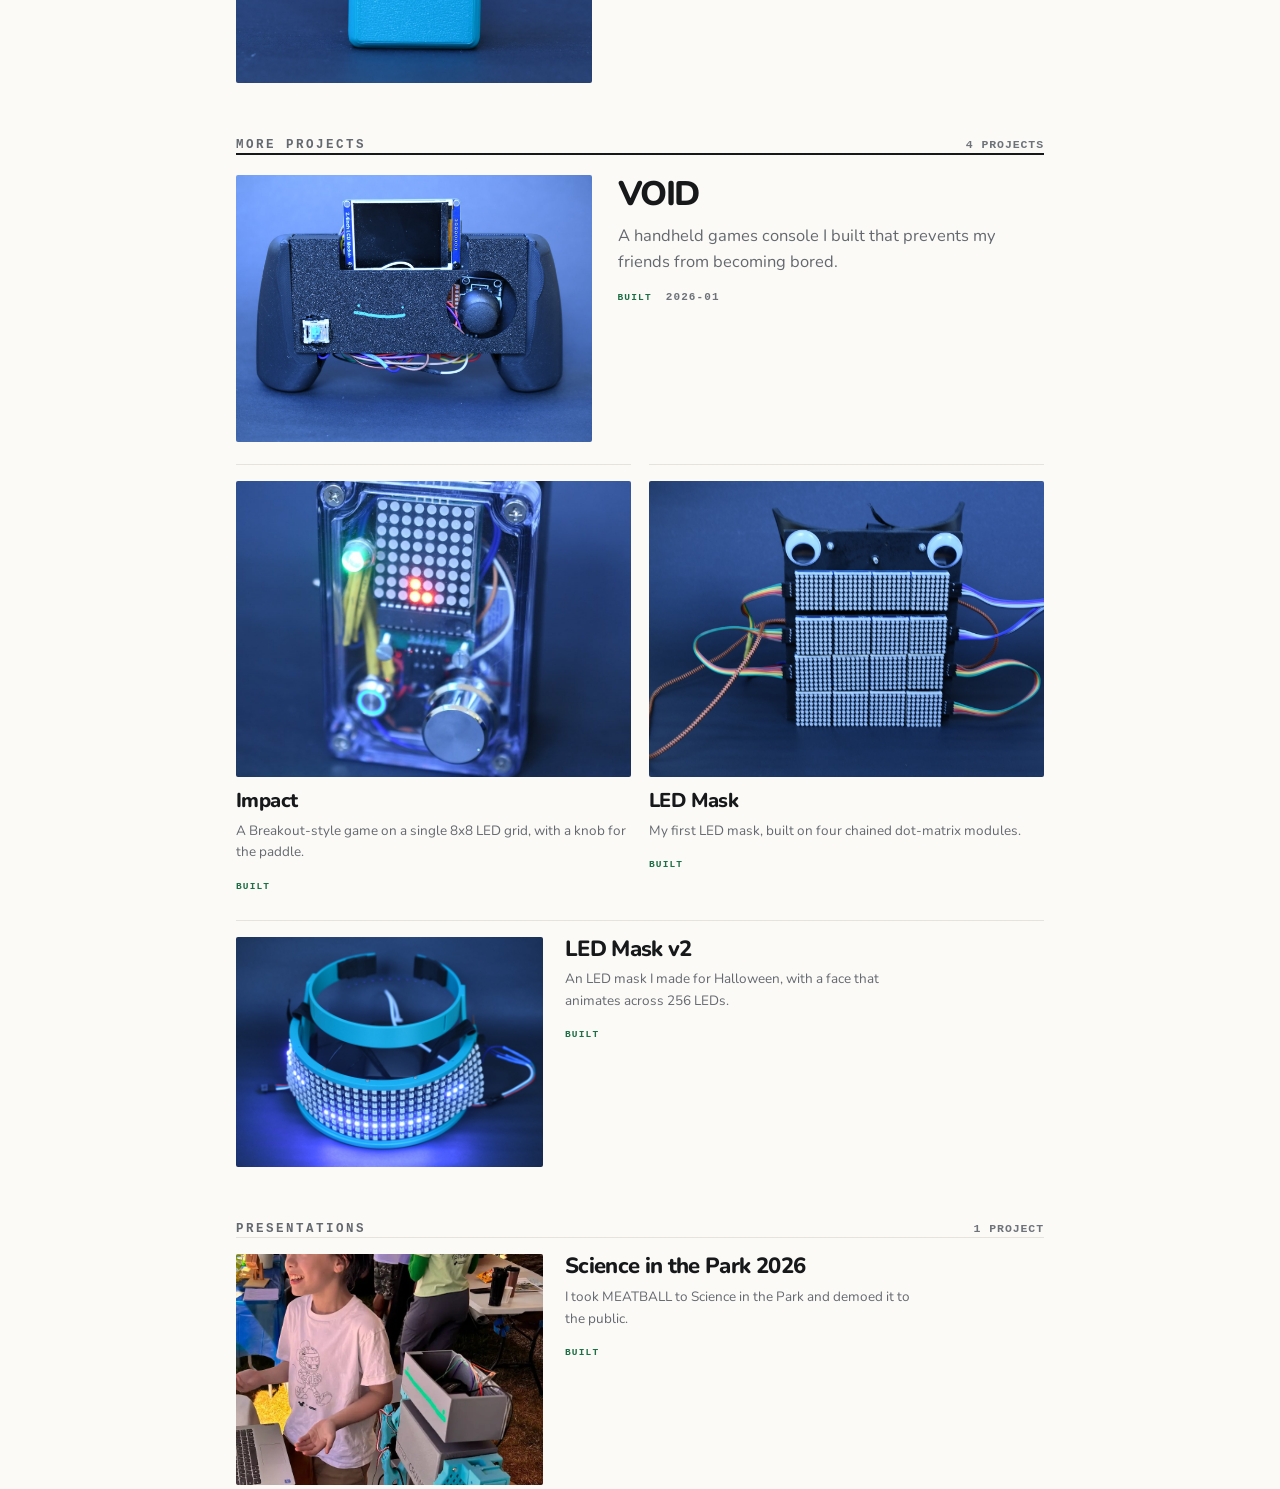
==== commit 2709b3af: "Polish pass: same card format for every project, no duplicates - Impact and LED Mask use the standar" ====
--- a/index.html
+++ b/index.html
@@ -39,8 +39,6 @@
 
   <div id="awards"></div>
 
-  <div id="featured"></div>
-
   <div id="impact"></div>
 
   <div id="categories"></div>
--- a/css/style.css
+++ b/css/style.css
@@ -347,7 +347,7 @@
 .feat-text .go { font: 700 12px/1 var(--mono); letter-spacing: .08em; color: var(--accent); }
 
 /* ---- category grid: cards get an image on top ---- */
-.grid { display: grid; grid-template-columns: repeat(auto-fill, minmax(230px, 1fr)); gap: 18px; }
+.grid { display: grid; grid-template-columns: repeat(2, 1fr); gap: 18px; align-items: start; }
 .card {
   display: block; flex-direction: unset; align-items: unset; flex-wrap: unset;
   padding: 0; border-bottom: 0; border: 1px solid var(--rule); border-radius: 4px;
@@ -614,3 +614,92 @@
   .imp:last-child { border-bottom: 0; }
   .impact-say { font-size: 17px; }
 }
+
+/* ============================================================
+   three sizes — a four-day build should not get the same slab
+   as a two-year one
+   ============================================================ */
+
+/* ---- LARGE: full width, picture beside the words ---- */
+.card.lg {
+  grid-column: 1 / -1;
+  display: grid; grid-template-columns: minmax(0, 44%) minmax(0, 1fr);
+  border: 0; border-top: 2px solid var(--ink); border-radius: 0;
+  background: none; padding: 20px 0 4px; gap: 26px;
+}
+.card.lg:hover { border-color: var(--accent); }
+.card.lg .art {
+  aspect-ratio: 4 / 3; border-radius: 2px; width: 100%;
+}
+.card.lg .card-text { padding: 2px 0 0; }
+.card.lg .card-text b { font-size: 34px; letter-spacing: -.04em; line-height: 1.05; display: block; }
+.card.lg .card-text s { font-size: 16.5px; margin: 10px 0 0; max-width: 42ch; }
+.card.lg .meta { display: flex; align-items: baseline; gap: 14px; margin-top: 16px; }
+.card.lg .meta .yr { font: 700 11px/1 var(--mono); letter-spacing: .1em; color: var(--ink-faint); }
+
+/* ---- MEDIUM: the ordinary card, now borderless ---- */
+.card.md {
+  border: 0; border-radius: 0; background: none; padding: 0 0 4px;
+  border-top: 1px solid var(--rule);
+}
+.card.md:hover { border-top-color: var(--accent); }
+.card.md .art { aspect-ratio: 4 / 3; border-radius: 2px; margin-top: 16px; }
+.card.md .card-text { padding: 12px 0 0; }
+.card.md .card-text b { font-size: 20px; }
+
+/* ---- SMALL: no picture at all, one line ---- */
+.card.sm {
+  grid-column: 1 / -1;
+  display: flex; align-items: baseline; gap: 14px; flex-wrap: wrap;
+  border: 0; border-top: 1px solid var(--rule); border-radius: 0;
+  background: none; padding: 15px 0 14px;
+  transition: padding-left .25s var(--ease), border-color .2s var(--ease);
+}
+.card.sm:hover { padding-left: 10px; border-top-color: var(--accent); }
+.card.sm b { font-size: 21px; font-weight: 800; letter-spacing: -.03em; }
+.card.sm s { text-decoration: none; font-size: 14.5px; color: var(--ink-dim); flex: 1; min-width: 14ch; }
+.card.sm em { font-style: normal; font: 700 9.5px/1 var(--mono); letter-spacing: .12em;
+  text-transform: uppercase; color: var(--ink-faint); white-space: nowrap; }
+.card.sm em.built { color: var(--accent); }
+
+@media (max-width: 680px) {
+  .grid { grid-template-columns: 1fr; gap: 14px; }
+  .card.lg { grid-template-columns: 1fr; gap: 14px; }
+  .card.lg .card-text b { font-size: 25px; }
+  .card.sm b { font-size: 18px; }
+  .card.sm s { flex-basis: 100%; }
+}
+
+/* a gallery of mostly-portrait photos gets portrait tiles, so an upright
+   device is not cropped into a landscape box */
+.shots.tall { grid-template-columns: repeat(auto-fit, minmax(150px, 1fr)); }
+.shots.tall img { aspect-ratio: 3 / 4; }
+
+/* ============================================================
+   polish: wide medium, perch on the lead card, portrait crops
+   ============================================================ */
+
+/* a medium that would sit alone in its row spans it, image beside text */
+.card.md.wide {
+  grid-column: 1 / -1;
+  display: grid; grid-template-columns: minmax(0, 38%) minmax(0, 1fr);
+  gap: 22px; align-items: start;
+}
+.card.md.wide .art { margin-top: 16px; }
+.card.md.wide .card-text { padding-top: 16px; }
+.card.md.wide .card-text b { font-size: 22px; }
+.card.md.wide .card-text s { max-width: 44ch; }
+
+/* the breadboard guy sits on the top edge of the first big photo */
+.card.lg.has-perch { overflow: visible; margin-top: 64px; }
+.card.lg.has-perch .art { position: relative; overflow: visible; }
+.card.lg.has-perch .perch { top: -76px; right: 18px; }
+
+/* portrait photos in landscape card boxes: favour the top, where the screen or face is */
+.art.has-img { background-position: center 32%; }
+
+@media (max-width: 680px) {
+  .card.md.wide { grid-template-columns: 1fr; gap: 0; }
+  .card.lg.has-perch { margin-top: 48px; }
+  .card.lg.has-perch .perch { top: -50px; }
+}
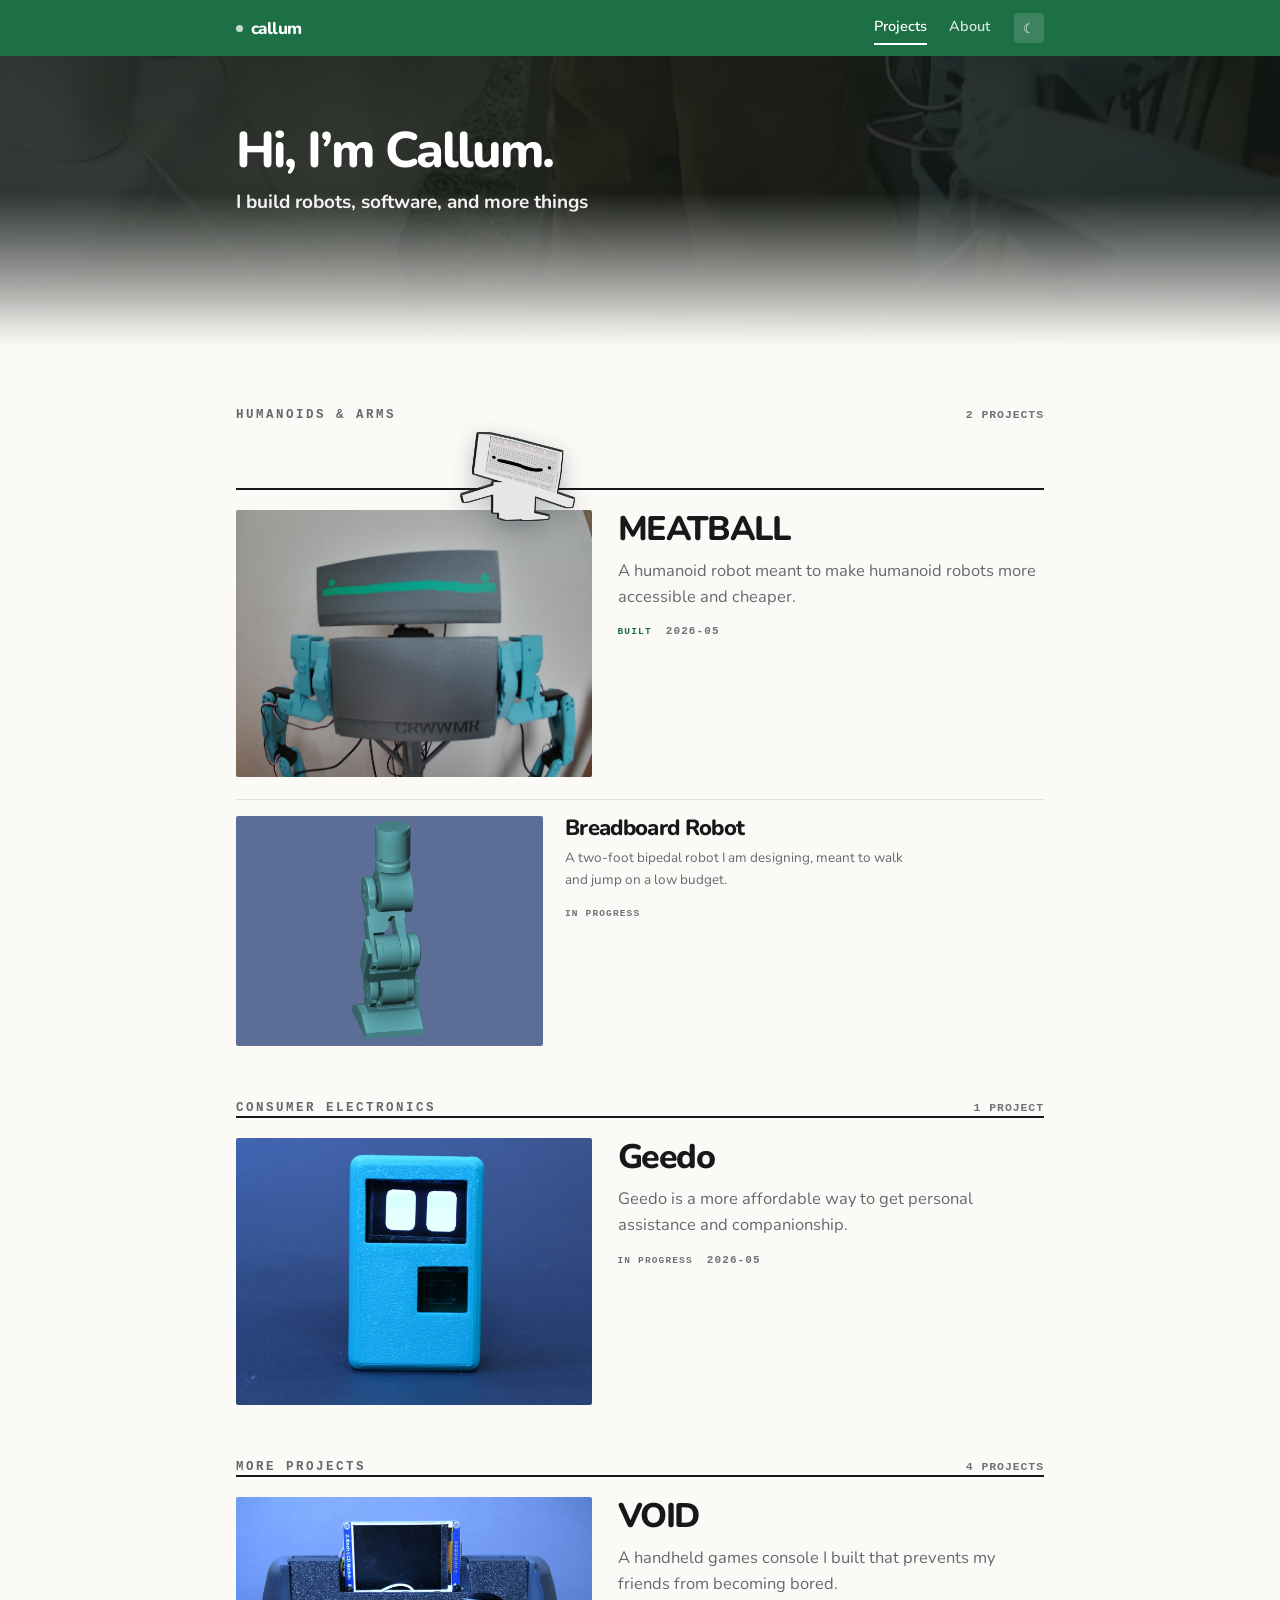
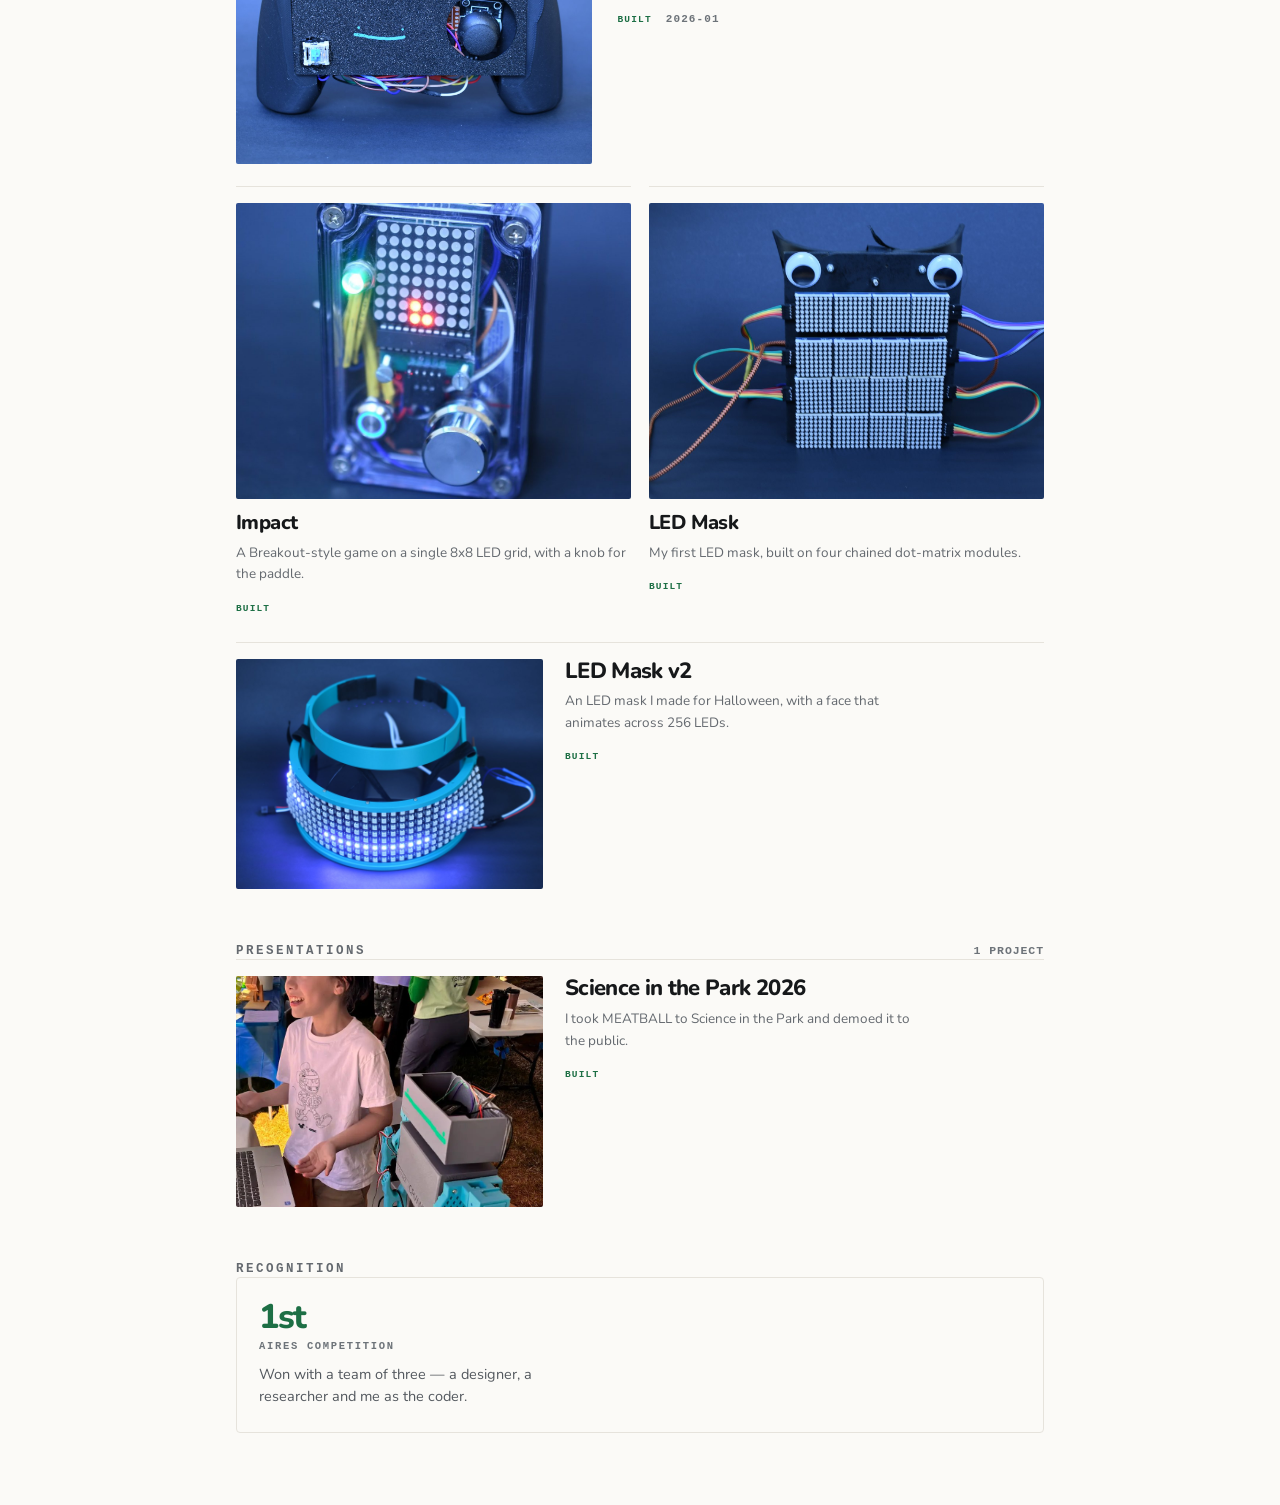
==== commit 31c23abe: "Trim the footer, drop LinkedIn, move Recognition to the end - Remove the 'Hand-written HTML' and pro" ====
--- a/index.html
+++ b/index.html
@@ -39,9 +39,9 @@
 
   <div id="awards"></div>
 
+  <div id="categories"></div>
+
   <div id="impact"></div>
-
-  <div id="categories"></div>
 </main>
 
 
--- a/css/style.css
+++ b/css/style.css
@@ -703,3 +703,75 @@
   .card.lg.has-perch { margin-top: 48px; }
   .card.lg.has-perch .perch { top: -50px; }
 }
+
+/* ============================================================
+   project tabs — Overview · Problems · Photos
+   ============================================================ */
+
+.tabs {
+  display: flex; gap: 4px; margin: 30px 0 0;
+  border-bottom: 1px solid var(--rule);
+}
+.tabs [role="tab"] {
+  appearance: none; background: none; border: 0; cursor: pointer;
+  font: 700 14px/1 var(--sans); color: var(--ink-dim);
+  padding: 13px 16px 14px; margin-bottom: -1px;
+  border-bottom: 2px solid transparent;
+  display: inline-flex; align-items: center; gap: 7px;
+  transition: color .15s, border-color .15s;
+}
+.tabs [role="tab"]:hover { color: var(--ink); }
+.tabs [role="tab"][aria-selected="true"] { color: var(--ink); border-bottom-color: var(--accent); }
+.tabs [role="tab"] i {
+  font: 800 10px/1 var(--mono); font-style: normal; letter-spacing: .04em;
+  color: var(--ink-faint); background: var(--rule); border-radius: 99px; padding: 3px 6px;
+}
+.tabs [role="tab"][aria-selected="true"] i { background: var(--accent); color: var(--paper); }
+
+.pane { padding-top: 6px; }
+.pane[hidden] { display: none; }
+
+/* overview: short sections */
+.ov { padding: 26px 0; border-bottom: 1px solid var(--rule); }
+.ov:last-child { border-bottom: 0; }
+.ov h2 { font-size: 20px; font-weight: 800; letter-spacing: -.03em; margin: 0 0 10px; }
+.ov p { margin: 0 0 12px; max-width: 64ch; color: var(--ink-mid); }
+.ov p:last-child { margin-bottom: 0; }
+
+/* problems: numbered, as long as they need to be */
+.prob {
+  display: grid; grid-template-columns: 46px minmax(0, 1fr); gap: 0 18px;
+  padding: 30px 0; border-bottom: 1px solid var(--rule);
+}
+.prob:last-child { border-bottom: 0; }
+.prob-n {
+  font: 800 13px/1 var(--mono); color: var(--accent); letter-spacing: .06em;
+  padding-top: 6px;
+}
+.prob h2 { font-size: 23px; font-weight: 800; letter-spacing: -.035em; margin: 0 0 16px; line-height: 1.2; }
+.prob .part { margin: 0 0 18px; }
+.prob .part:last-child { margin-bottom: 0; }
+.prob .part h3 {
+  font: 800 10.5px/1 var(--mono); letter-spacing: .16em; text-transform: uppercase;
+  color: var(--ink-faint); margin: 0 0 8px;
+}
+.prob .part p { margin: 0 0 12px; max-width: 64ch; color: var(--ink-mid); }
+.prob .part p:last-child { margin-bottom: 0; }
+.prob .part.fix { border-left: 3px solid var(--accent); padding-left: 16px; }
+.prob .part.fix h3 { color: var(--accent); }
+.prob .part.fix p { color: var(--ink); }
+
+.pane-photos .shots { margin-top: 22px; }
+
+@media (max-width: 600px) {
+  .tabs [role="tab"] { padding: 12px 11px 13px; font-size: 13px; }
+  .prob { grid-template-columns: 1fr; }
+  .prob-n { padding: 0 0 8px; }
+  .prob h2 { font-size: 20px; }
+}
+
+/* photos lead the overview tab */
+.pane-overview .shots { margin: 22px 0 6px; }
+
+/* home page ends on Recognition (no footer there) — leave room below it */
+#impact { padding-bottom: 72px; }
